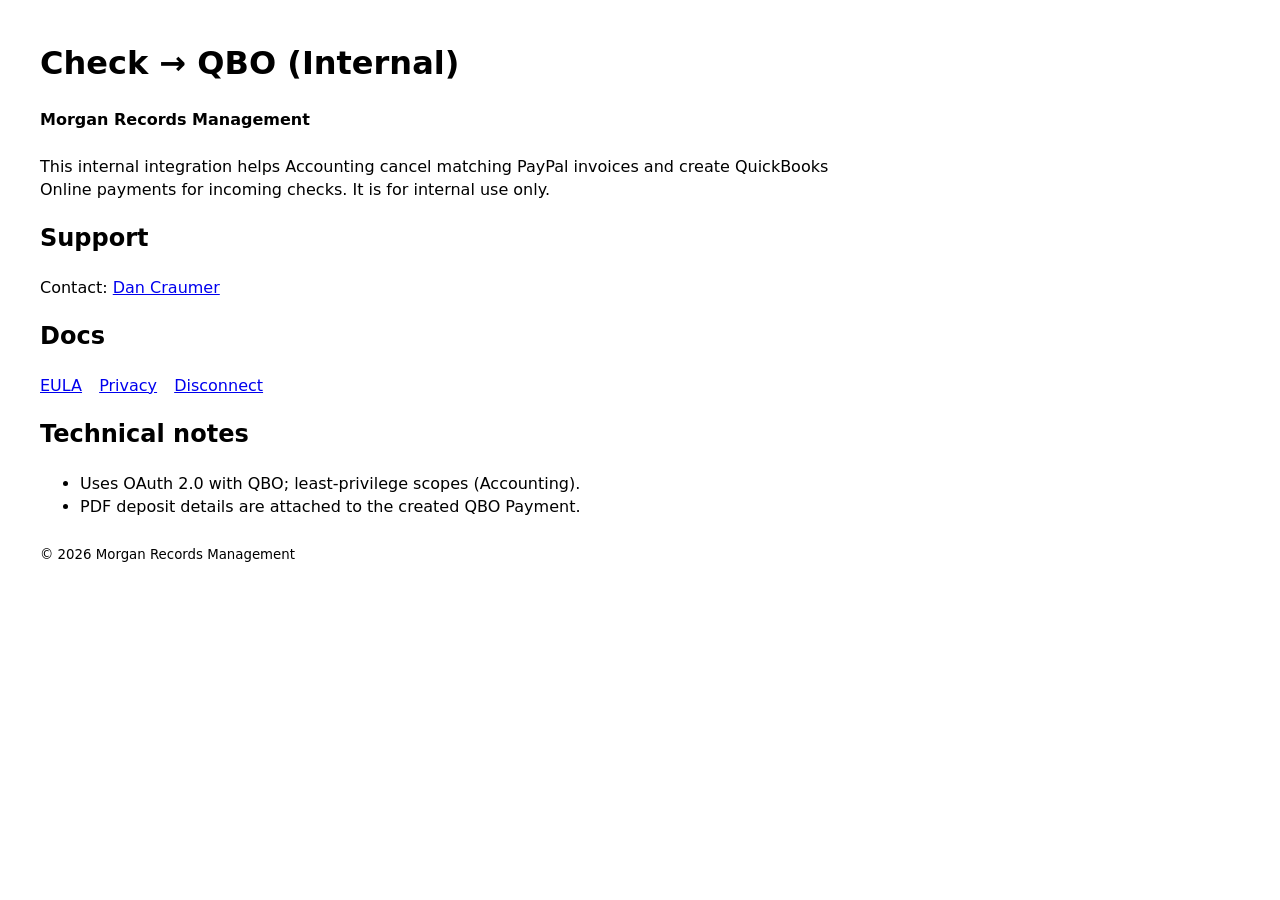
==== index.html @ a247f0a1 "Create index.html" ====
<!doctype html>
<html lang="en">
<meta charset="utf-8">
<meta name="viewport" content="width=device-width,initial-scale=1">
<meta name="robots" content="noindex,nofollow">
<title>Check → QBO (Internal) · Morgan Records Management</title>
<style>
  body{font:16px/1.45 system-ui,-apple-system,Segoe UI,Roboto,Ubuntu,Arial,sans-serif;margin:40px;max-width:820px}
  header,footer{margin:24px 0}
  nav a{margin-right:12px}
  code{background:#f6f8fa;padding:2px 6px;border-radius:4px}
</style>
<header>
  <h1>Check → QBO (Internal)</h1>
  <p><strong>Morgan Records Management</strong></p>
</header>

<main>
  <p>This internal integration helps Accounting cancel matching PayPal invoices and
  create QuickBooks Online payments for incoming checks. It is for internal use only.</p>

  <h2>Support</h2>
  <p>Contact: <a href="mailto:dcraumer@morganrecords.com">Dan Craumer</a></p>

  <h2>Docs</h2>
  <nav>
    <a href="./eula.html">EULA</a>
    <a href="./privacy.html">Privacy</a>
    <a href="./disconnect.html">Disconnect</a>
  </nav>

  <h2>Technical notes</h2>
  <ul>
    <li>Uses OAuth 2.0 with QBO; least-privilege scopes (Accounting).</li>
    <li>PDF deposit details are attached to the created QBO Payment.</li>
  </ul>
</main>

<footer>
  <small>© <span id="y"></span> Morgan Records Management</small>
</footer>
<script>document.getElementById('y').textContent=new Date().getFullYear()</script>
</html>
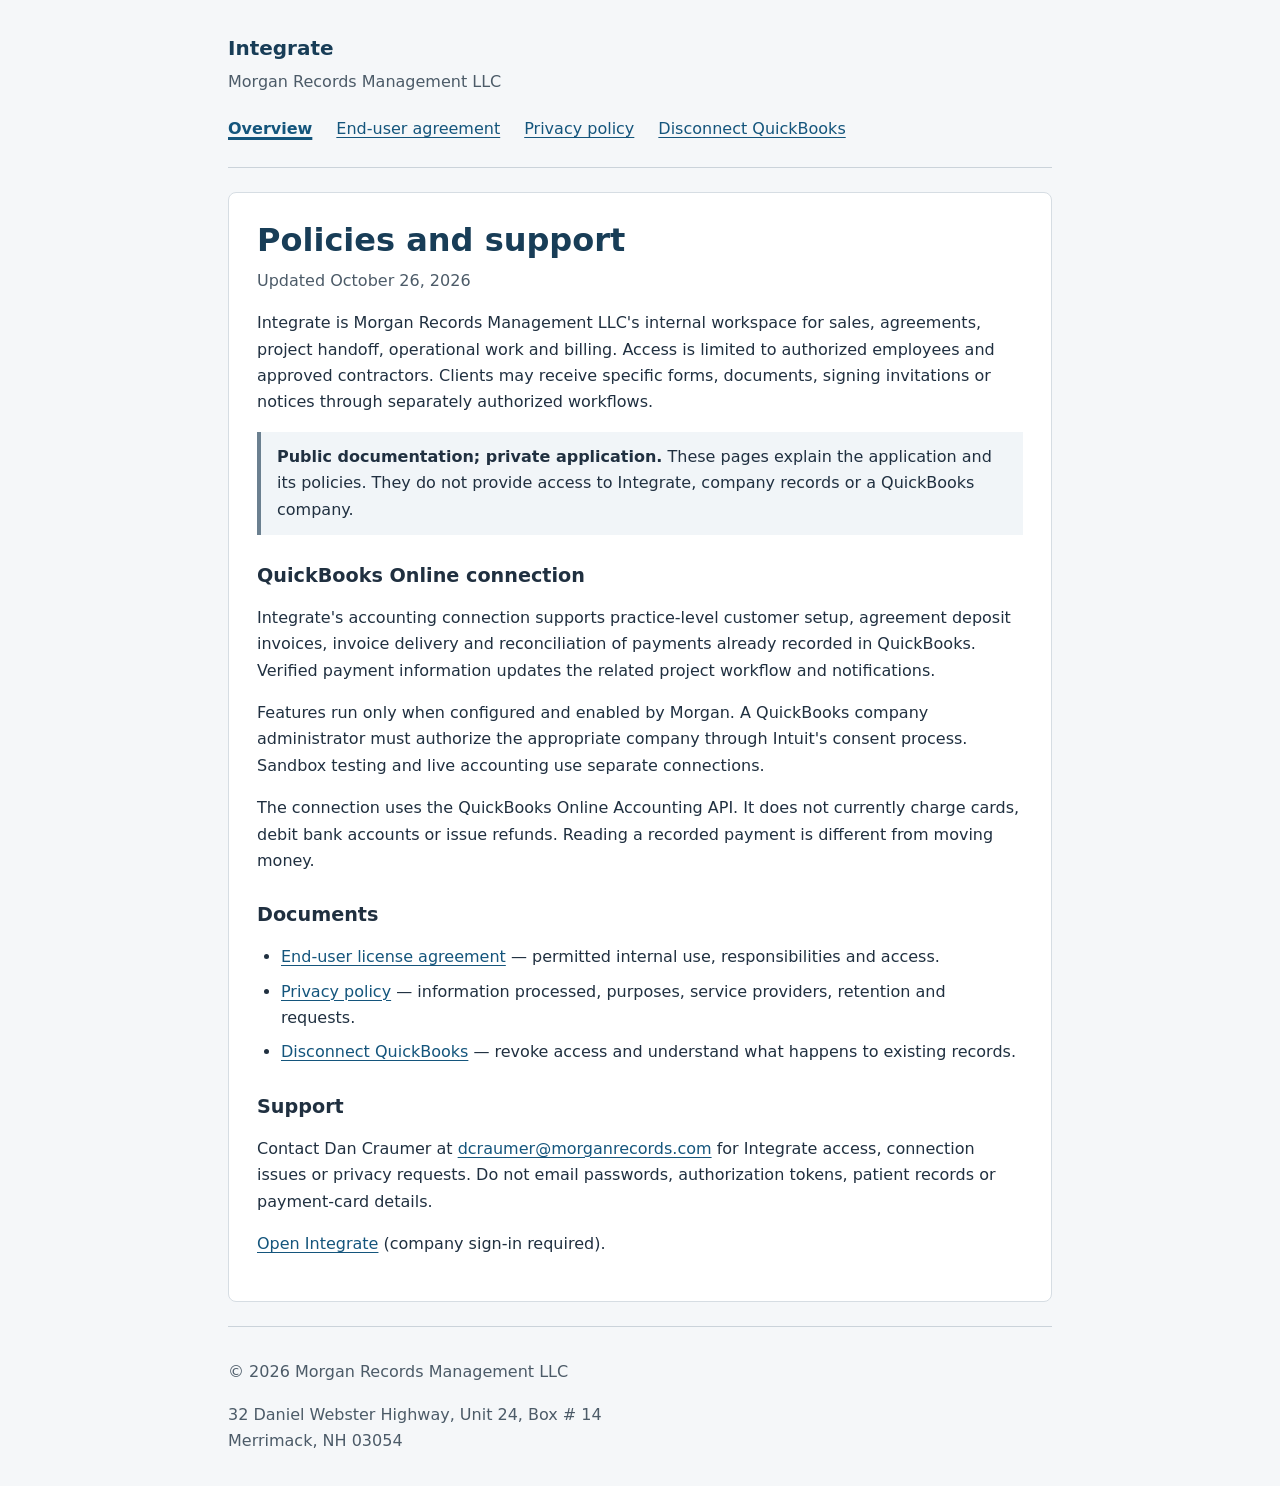
==== commit 249201a7: "Update public policies for Integrate QuickBooks connection" ====
--- a/index.html
+++ b/index.html
@@ -1,43 +1,50 @@
 <!doctype html>
 <html lang="en">
-<meta charset="utf-8">
-<meta name="viewport" content="width=device-width,initial-scale=1">
-<meta name="robots" content="noindex,nofollow">
-<title>Check → QBO (Internal) · Morgan Records Management</title>
-<style>
-  body{font:16px/1.45 system-ui,-apple-system,Segoe UI,Roboto,Ubuntu,Arial,sans-serif;margin:40px;max-width:820px}
-  header,footer{margin:24px 0}
-  nav a{margin-right:12px}
-  code{background:#f6f8fa;padding:2px 6px;border-radius:4px}
-</style>
-<header>
-  <h1>Check → QBO (Internal)</h1>
-  <p><strong>Morgan Records Management</strong></p>
-</header>
+<head>
+  <meta charset="utf-8">
+  <meta name="viewport" content="width=device-width, initial-scale=1">
+  <meta name="text-scale" content="scale">
+  <meta name="robots" content="noindex,nofollow">
+  <meta name="description" content="Policies and support for Integrate, Morgan Records Management LLC's private business application.">
+  <title>Integrate policies and support | Morgan Records Management</title>
+  <link rel="stylesheet" href="./styles.css">
+</head>
+<body>
+<a class="skip" href="#main">Skip to content</a>
+<div class="page">
+  <header>
+    <p class="brand">Integrate</p>
+    <p class="company">Morgan Records Management LLC</p>
+    <nav aria-label="Policy navigation"><a href="./index.html" aria-current="page">Overview</a>
+<a href="./eula.html">End-user agreement</a>
+<a href="./privacy.html">Privacy policy</a>
+<a href="./disconnect.html">Disconnect QuickBooks</a></nav>
+  </header>
+  <main id="main" tabindex="-1">
+    <h1>Policies and support</h1>
+    <p class="updated">Updated October 26, 2026</p>
 
-<main>
-  <p>This internal integration helps Accounting cancel matching PayPal invoices and
-  create QuickBooks Online payments for incoming checks. It is for internal use only.</p>
+<p>Integrate is Morgan Records Management LLC's internal workspace for sales, agreements, project handoff, operational work and billing. Access is limited to authorized employees and approved contractors. Clients may receive specific forms, documents, signing invitations or notices through separately authorized workflows.</p>
+<p class="note"><strong>Public documentation; private application.</strong> These pages explain the application and its policies. They do not provide access to Integrate, company records or a QuickBooks company.</p>
+<h2>QuickBooks Online connection</h2>
+<p>Integrate's accounting connection supports practice-level customer setup, agreement deposit invoices, invoice delivery and reconciliation of payments already recorded in QuickBooks. Verified payment information updates the related project workflow and notifications.</p>
+<p>Features run only when configured and enabled by Morgan. A QuickBooks company administrator must authorize the appropriate company through Intuit's consent process. Sandbox testing and live accounting use separate connections.</p>
+<p>The connection uses the QuickBooks Online Accounting API. It does not currently charge cards, debit bank accounts or issue refunds. Reading a recorded payment is different from moving money.</p>
+<h2>Documents</h2>
+<ul>
+<li><a href="./eula.html">End-user license agreement</a> — permitted internal use, responsibilities and access.</li>
+<li><a href="./privacy.html">Privacy policy</a> — information processed, purposes, service providers, retention and requests.</li>
+<li><a href="./disconnect.html">Disconnect QuickBooks</a> — revoke access and understand what happens to existing records.</li>
+</ul>
+<h2>Support</h2>
+<p>Contact Dan Craumer at <a href="mailto:dcraumer@morganrecords.com">dcraumer@morganrecords.com</a> for Integrate access, connection issues or privacy requests. Do not email passwords, authorization tokens, patient records or payment-card details.</p>
+<p><a href="https://files.morganrecordsmanagement.com/internal/tools/console">Open Integrate</a> (company sign-in required).</p>
 
-  <h2>Support</h2>
-  <p>Contact: <a href="mailto:dcraumer@morganrecords.com">Dan Craumer</a></p>
-
-  <h2>Docs</h2>
-  <nav>
-    <a href="./eula.html">EULA</a>
-    <a href="./privacy.html">Privacy</a>
-    <a href="./disconnect.html">Disconnect</a>
-  </nav>
-
-  <h2>Technical notes</h2>
-  <ul>
-    <li>Uses OAuth 2.0 with QBO; least-privilege scopes (Accounting).</li>
-    <li>PDF deposit details are attached to the created QBO Payment.</li>
-  </ul>
-</main>
-
-<footer>
-  <small>© <span id="y"></span> Morgan Records Management</small>
-</footer>
-<script>document.getElementById('y').textContent=new Date().getFullYear()</script>
+  </main>
+  <footer>
+    <p>© 2026 Morgan Records Management LLC</p>
+    <address>32 Daniel Webster Highway, Unit 24, Box # 14<br>Merrimack, NH 03054</address>
+  </footer>
+</div>
+</body>
 </html>
--- a/styles.css
+++ b/styles.css
@@ -0,0 +1,27 @@
+:root { color-scheme: light; }
+* { box-sizing: border-box; }
+body { margin: 0; background: #f5f7f9; color: #203040; font-family: system-ui, -apple-system, "Segoe UI", sans-serif; line-height: 1.65; }
+.page { max-width: 54rem; margin: 0 auto; padding: 2rem 1.25rem; }
+header { border-bottom: 1px solid #cbd3da; padding-bottom: 1.25rem; }
+.brand { font-weight: 750; font-size: 1.25rem; margin: 0; color: #183d57; }
+.company, .updated, footer { color: #4c5b68; }
+.company { margin: .25rem 0 1rem; }
+nav { display: flex; flex-wrap: wrap; gap: .5rem 1.5rem; }
+a { color: #14557c; text-decoration-thickness: .08em; text-underline-offset: .18em; overflow-wrap: anywhere; }
+a:hover { text-decoration-thickness: .16em; }
+a:focus-visible { outline: 3px solid #14557c; outline-offset: 4px; border-radius: .1rem; }
+nav a { padding: .3rem 0; }
+nav [aria-current="page"] { font-weight: 750; text-decoration-thickness: .18em; }
+main { background: #fff; border: 1px solid #d6dde3; border-radius: .5rem; padding: 1.75rem; margin: 1.5rem 0; }
+h1 { font-size: 2rem; line-height: 1.2; margin: 0 0 .5rem; color: #183d57; overflow-wrap: anywhere; }
+h2 { font-size: 1.2rem; line-height: 1.35; margin-top: 1.75rem; }
+li + li { margin-top: .5rem; }
+ul, ol { padding-inline-start: 1.5rem; }
+.note { border-left: .25rem solid #6b8090; background: #f1f5f8; padding: .75rem 1rem; }
+.updated { margin-top: 0; }
+address { font-style: normal; }
+.skip { position: absolute; top: .5rem; left: 1rem; transform: translateY(-200%); background: white; padding: .75rem; z-index: 1; }
+.skip:focus { transform: none; }
+footer { border-top: 1px solid #cbd3da; padding-top: 1rem; }
+@media (max-width: 35em) { .page { padding: 1rem .75rem; } main { padding: 1.25rem; } }
+@media print { body { background: white; color: black; } .page { max-width: none; padding: 0; } nav, .skip { display: none; } main { border: none; padding: 0; } a { color: inherit; } h2 { break-after: avoid; } }
